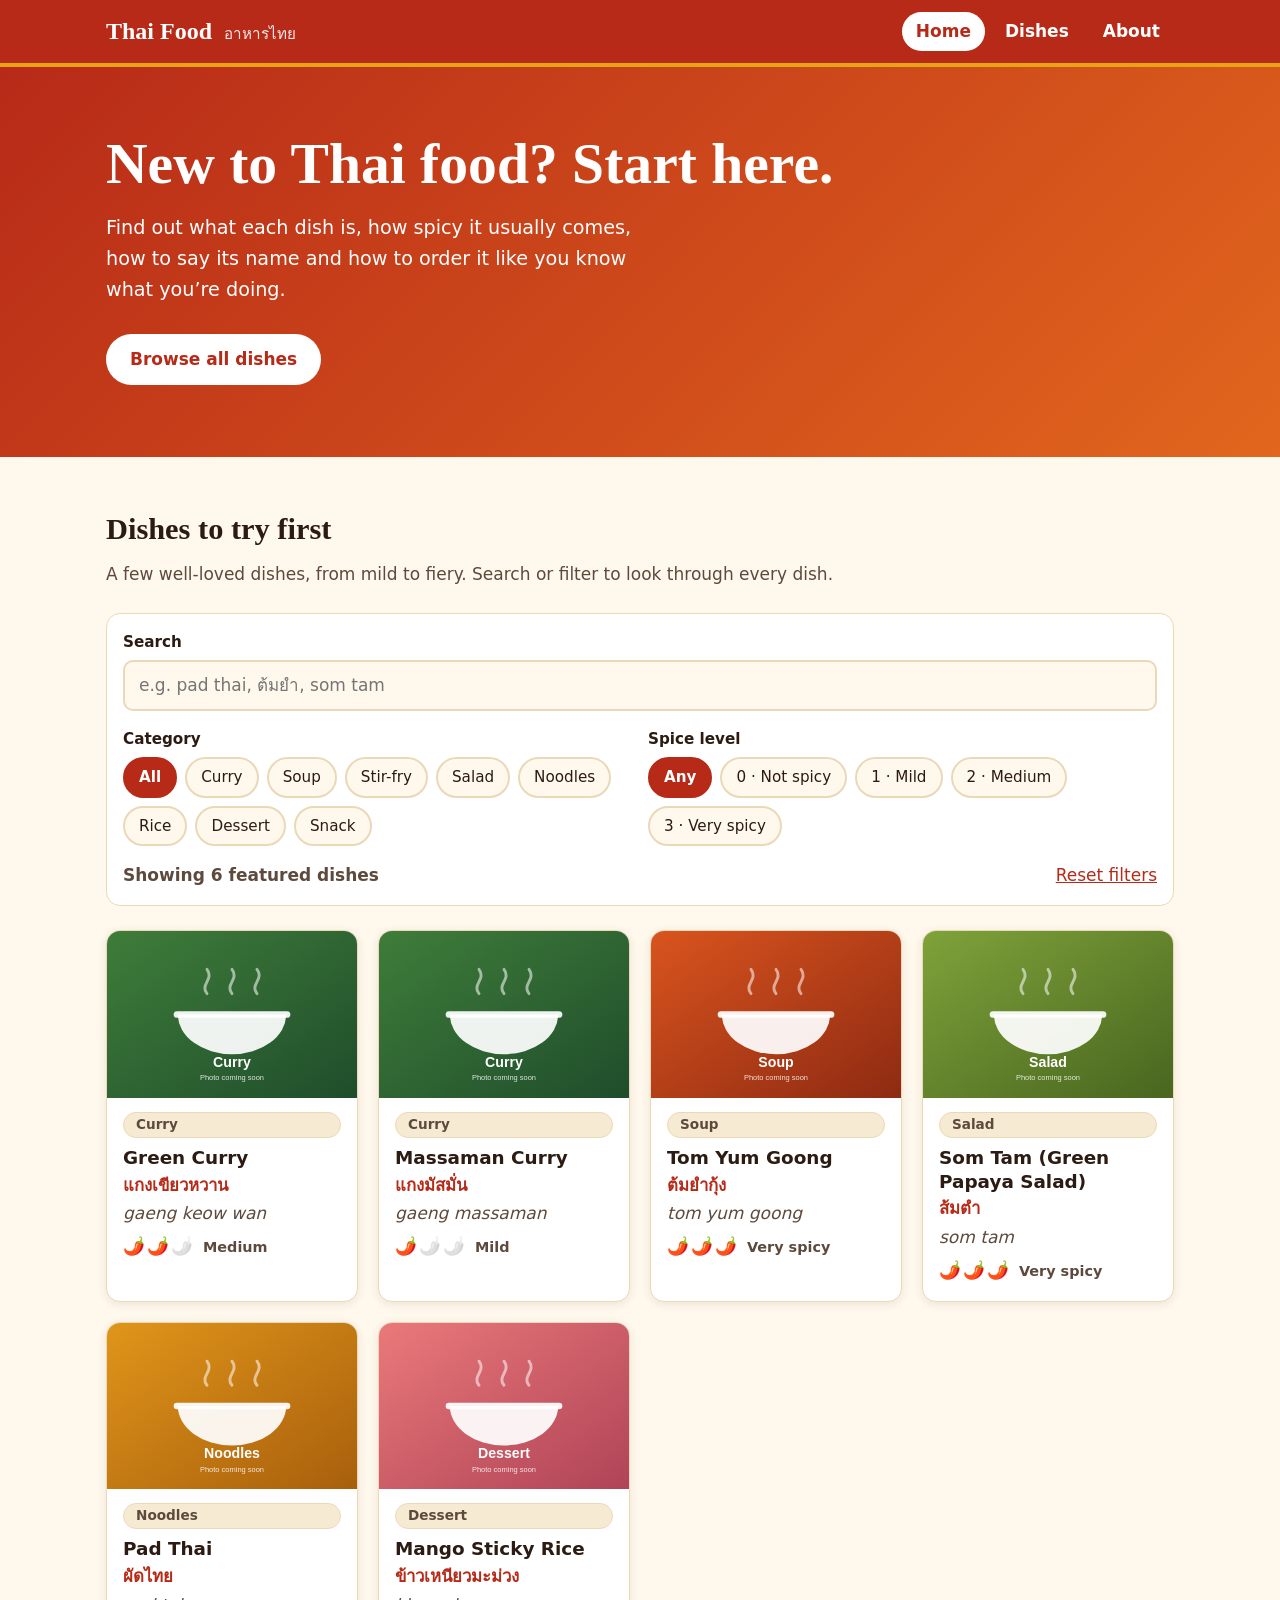
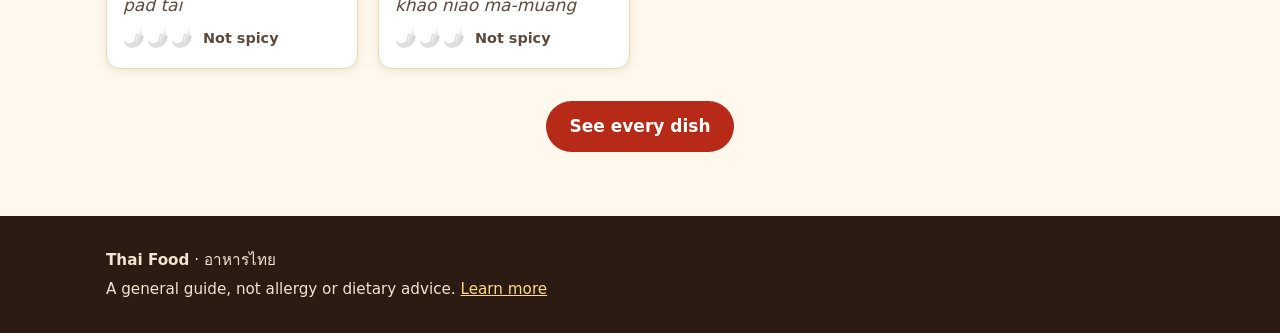
==== index.html @ 9ef38177 "Add Thai Food guide website with search and filters Co-Authored-By: Claude Sonnet 5 <noreply@anthrop" ====
<!DOCTYPE html>
<html lang="en">
<head>
  <meta charset="utf-8">
  <meta name="viewport" content="width=device-width, initial-scale=1">
  <title>Thai Food · A guide for curious eaters</title>
  <meta name="description" content="A friendly guide to Thai dishes: what they taste like, how spicy they are, and how to order them.">
  <link rel="stylesheet" href="style.css">
</head>
<body>
  <a class="skip-link" href="#main">Skip to content</a>
  <header class="site-header">
    <div class="container">
      <a class="brand" href="index.html">Thai Food <small lang="th">อาหารไทย</small></a>
      <nav class="site-nav" aria-label="Main">
        <a href="index.html" aria-current="page">Home</a>
        <a href="dishes.html">Dishes</a>
        <a href="about.html">About</a>
      </nav>
    </div>
  </header>

  <main id="main">
    <section class="hero">
      <div class="container">
        <h1>New to Thai food? Start here.</h1>
        <p>Find out what each dish is, how spicy it usually comes, how to say its name and how to order it like you know what you’re doing.</p>
        <a class="button light" href="dishes.html">Browse all dishes</a>
      </div>
    </section>

    <section class="section">
      <div class="container">
        <h2>Dishes to try first</h2>
        <p class="lead">A few well-loved dishes, from mild to fiery. Search or filter to look through every dish.</p>

        <div class="filters">
          <div class="field-wide">
            <label for="search">Search</label>
            <input type="search" id="search" placeholder="e.g. pad thai, ต้มยำ, som tam" autocomplete="off">
          </div>
          <div>
            <span class="filter-title" id="category-title">Category</span>
            <div class="chips" id="category-filter" role="group" aria-labelledby="category-title"></div>
          </div>
          <div>
            <span class="filter-title" id="spice-title">Spice level</span>
            <div class="chips" id="spice-filter" role="group" aria-labelledby="spice-title"></div>
          </div>
          <div class="filter-foot">
            <span id="result-count" aria-live="polite"></span>
            <button type="button" class="link-button" id="reset-filters">Reset filters</button>
          </div>
        </div>

        <div class="grid" id="dish-grid" data-default="featured"></div>
        <div class="empty" id="no-results" hidden>
          <p><strong>No dishes match your search.</strong></p>
          <p>Try a different word, or <button type="button" class="link-button" onclick="document.getElementById('reset-filters').click()">reset the filters</button>.</p>
        </div>
        <p class="center"><a class="button" href="dishes.html">See every dish</a></p>
      </div>
    </section>
  </main>

  <footer class="site-footer">
    <div class="container">
      <p><strong>Thai Food</strong> · <span lang="th">อาหารไทย</span></p>
      <p>A general guide, not allergy or dietary advice. <a href="about.html">Learn more</a></p>
    </div>
  </footer>

  <script src="dishes.js"></script>
  <script src="app.js"></script>
</body>
</html>
---- style.css ----
/* Thai Food guide: warm spice palette on cream. No external fonts or assets. */

:root {
  --cream: #fff8ec;
  --cream-deep: #f7ead2;
  --ink: #2b1b12;
  --ink-soft: #5d4a3d;
  --chili: #b72a18;
  --chili-dark: #8f1f11;
  --orange: #e2661d;
  --turmeric: #e8a317;
  --line: #ead9b8;
  --card: #ffffff;
  --radius: 14px;
  --shadow: 0 2px 10px rgba(80, 45, 15, 0.1);
  --font: system-ui, -apple-system, "Segoe UI", "Leelawadee UI", "Noto Sans Thai", Tahoma, sans-serif;
  --font-display: Georgia, "Times New Roman", "Leelawadee UI", "Noto Serif Thai", serif;
}

* { box-sizing: border-box; }

html { scroll-behavior: smooth; }

body {
  margin: 0;
  background: var(--cream);
  color: var(--ink);
  font-family: var(--font);
  font-size: 1.0625rem;
  line-height: 1.6;
}

img { max-width: 100%; height: auto; display: block; }

a { color: var(--chili); }
a:hover { color: var(--chili-dark); }

:focus-visible {
  outline: 3px solid var(--orange);
  outline-offset: 2px;
}

.container {
  width: 100%;
  max-width: 1100px;
  margin: 0 auto;
  padding: 0 16px;
}

.skip-link {
  position: absolute;
  left: 8px;
  top: -60px;
  background: var(--ink);
  color: #fff;
  padding: 8px 14px;
  border-radius: 8px;
  z-index: 10;
}
.skip-link:focus { top: 8px; color: #fff; }

/* ---- Header / footer ---- */
.site-header {
  background: var(--chili);
  color: #fff;
  border-bottom: 4px solid var(--turmeric);
}
.site-header .container {
  display: flex;
  flex-wrap: wrap;
  align-items: center;
  justify-content: space-between;
  gap: 8px 24px;
  padding-top: 12px;
  padding-bottom: 12px;
}
.brand {
  color: #fff;
  text-decoration: none;
  font-family: var(--font-display);
  font-size: 1.5rem;
  font-weight: 700;
  line-height: 1.2;
}
.brand:hover { color: #fff; }
.brand small {
  font-family: var(--font);
  font-size: 0.95rem;
  font-weight: 400;
  opacity: 0.9;
  margin-left: 6px;
}
.site-nav { display: flex; gap: 6px; }
.site-nav a {
  color: #fff;
  text-decoration: none;
  padding: 6px 14px;
  border-radius: 999px;
  font-weight: 600;
}
.site-nav a:hover { background: rgba(255, 255, 255, 0.18); color: #fff; }
.site-nav a[aria-current="page"] { background: #fff; color: var(--chili); }

.site-footer {
  margin-top: 64px;
  background: var(--ink);
  color: #f1e5d1;
  padding: 28px 0;
  font-size: 0.95rem;
}
.site-footer p { margin: 4px 0; }
.site-footer a { color: #ffd98a; }

main { min-height: 60vh; }

/* ---- Buttons, pills, spice ---- */
.button {
  display: inline-block;
  background: var(--chili);
  color: #fff;
  text-decoration: none;
  padding: 12px 24px;
  border-radius: 999px;
  font-weight: 700;
}
.button:hover { background: var(--chili-dark); color: #fff; }
.button.light { background: #fff; color: var(--chili); }
.button.light:hover { background: var(--cream-deep); color: var(--chili-dark); }

.pill {
  display: inline-block;
  background: var(--cream-deep);
  color: var(--ink-soft);
  border: 1px solid var(--line);
  border-radius: 999px;
  padding: 1px 12px;
  font-size: 0.85rem;
  font-weight: 600;
}

.spice {
  display: inline-flex;
  align-items: center;
  gap: 2px;
}
.chili { font-size: 1.1rem; line-height: 1; opacity: 0.22; filter: grayscale(1); }
.chili.on { opacity: 1; filter: none; }
.spice-label {
  margin-left: 8px;
  font-size: 0.9rem;
  font-weight: 600;
  color: var(--ink-soft);
}

/* ---- Home ---- */
.hero {
  background: linear-gradient(135deg, var(--chili) 0%, var(--orange) 100%);
  color: #fff;
  padding: 64px 0 72px;
}
.hero h1 {
  font-family: var(--font-display);
  font-size: clamp(2.2rem, 6vw, 3.6rem);
  line-height: 1.15;
  margin: 0 0 16px;
}
.hero p {
  max-width: 34rem;
  font-size: 1.2rem;
  margin: 0 0 28px;
}

.section { padding-top: 48px; }
.section h2 {
  font-family: var(--font-display);
  font-size: 1.9rem;
  margin: 0 0 8px;
}
.section > .container > p.lead { margin: 0 0 24px; color: var(--ink-soft); }

.center { text-align: center; margin-top: 32px; }

/* ---- Dish cards ---- */
.grid {
  display: grid;
  grid-template-columns: repeat(auto-fill, minmax(250px, 1fr));
  gap: 20px;
}
.card {
  display: flex;
  flex-direction: column;
  background: var(--card);
  border: 1px solid var(--line);
  border-radius: var(--radius);
  box-shadow: var(--shadow);
  overflow: hidden;
  color: inherit;
  text-decoration: none;
  transition: transform 0.15s ease, box-shadow 0.15s ease;
}
.card:hover {
  transform: translateY(-3px);
  box-shadow: 0 8px 20px rgba(80, 45, 15, 0.18);
  color: inherit;
}
.card img { width: 100%; aspect-ratio: 3 / 2; object-fit: cover; }
.card-body { padding: 14px 16px 18px; display: flex; flex-direction: column; gap: 2px; }
.card h3 { font-size: 1.15rem; margin: 6px 0 0; line-height: 1.3; }
.thai { margin: 0; font-size: 1.05rem; color: var(--chili); font-weight: 600; }
.pron { margin: 0 0 6px; color: var(--ink-soft); font-style: italic; }

/* ---- Page headings ---- */
.page-head { padding: 40px 0 8px; }
.page-head h1 {
  font-family: var(--font-display);
  font-size: clamp(1.9rem, 5vw, 2.6rem);
  margin: 0 0 8px;
}
.page-head p { margin: 0; color: var(--ink-soft); max-width: 40rem; }

/* ---- Dishes: filters ---- */
.filters {
  background: var(--card);
  border: 1px solid var(--line);
  border-radius: var(--radius);
  padding: 16px;
  margin: 24px 0;
  display: grid;
  gap: 16px;
}
.filters label,
.filters .filter-title {
  display: block;
  font-weight: 700;
  margin-bottom: 6px;
  font-size: 0.95rem;
}
.filters input[type="search"] {
  width: 100%;
  font: inherit;
  padding: 10px 14px;
  border: 2px solid var(--line);
  border-radius: 10px;
  background: var(--cream);
  color: var(--ink);
}
.filters input[type="search"]:focus { border-color: var(--orange); outline: none; }
.chips { display: flex; flex-wrap: wrap; gap: 8px; }
.chip {
  font: inherit;
  font-size: 0.95rem;
  padding: 6px 14px;
  border-radius: 999px;
  border: 2px solid var(--line);
  background: var(--cream);
  color: var(--ink);
  cursor: pointer;
}
.chip:hover { border-color: var(--orange); }
.chip[aria-pressed="true"] {
  background: var(--chili);
  border-color: var(--chili);
  color: #fff;
  font-weight: 700;
}
.filter-foot {
  display: flex;
  flex-wrap: wrap;
  align-items: center;
  justify-content: space-between;
  gap: 8px;
}
.link-button {
  font: inherit;
  background: none;
  border: none;
  padding: 0;
  color: var(--chili);
  text-decoration: underline;
  cursor: pointer;
}
#result-count { color: var(--ink-soft); font-weight: 600; }
.empty {
  text-align: center;
  background: var(--card);
  border: 1px dashed var(--line);
  border-radius: var(--radius);
  padding: 40px 16px;
}
.empty[hidden], .grid[hidden] { display: none; }

/* ---- Dish detail ---- */
.back { margin: 24px 0 16px; }
.detail-head { display: grid; gap: 24px; align-items: start; }
.detail-head img {
  width: 100%;
  aspect-ratio: 3 / 2;
  object-fit: cover;
  border-radius: var(--radius);
  box-shadow: var(--shadow);
}
.detail-head h1 {
  font-family: var(--font-display);
  font-size: clamp(1.9rem, 5vw, 2.7rem);
  line-height: 1.15;
  margin: 8px 0 4px;
}
.thai-large { font-size: 1.6rem; }
.spice-note {
  margin: 12px 0 0;
  padding: 10px 14px;
  background: #fff3d6;
  border-left: 4px solid var(--turmeric);
  border-radius: 6px;
}
.detail-section {
  background: var(--card);
  border: 1px solid var(--line);
  border-radius: var(--radius);
  padding: 18px 22px;
  margin-top: 20px;
}
.detail-section h2 {
  font-family: var(--font-display);
  font-size: 1.35rem;
  margin: 0 0 8px;
  color: var(--chili);
}
.detail-section p { margin: 0; }
.tags { list-style: none; padding: 0; margin: 0; display: flex; flex-wrap: wrap; gap: 8px; }
.tags li {
  background: var(--cream-deep);
  border: 1px solid var(--line);
  border-radius: 999px;
  padding: 3px 14px;
}
.not-found { text-align: center; padding: 64px 0; }

/* ---- About ---- */
.prose { max-width: 42rem; padding-bottom: 8px; }
.prose h2 { font-family: var(--font-display); margin: 32px 0 8px; }
.prose p { margin: 0 0 12px; }
.spice-table { width: 100%; border-collapse: collapse; margin: 12px 0; background: var(--card); }
.spice-table th,
.spice-table td { text-align: left; padding: 10px 14px; border-bottom: 1px solid var(--line); vertical-align: middle; }
.spice-table th { background: var(--cream-deep); }
.notice {
  background: #fff3d6;
  border-left: 4px solid var(--turmeric);
  border-radius: 6px;
  padding: 12px 16px;
}

/* ---- Wider screens ---- */
@media (min-width: 760px) {
  .filters { grid-template-columns: 1fr 1fr; }
  .filters .field-wide,
  .filters .filter-foot { grid-column: 1 / -1; }
  .detail-head { grid-template-columns: 1.1fr 1fr; gap: 32px; }
}

@media (prefers-reduced-motion: reduce) {
  html { scroll-behavior: auto; }
  .card { transition: none; }
  .card:hover { transform: none; }
}
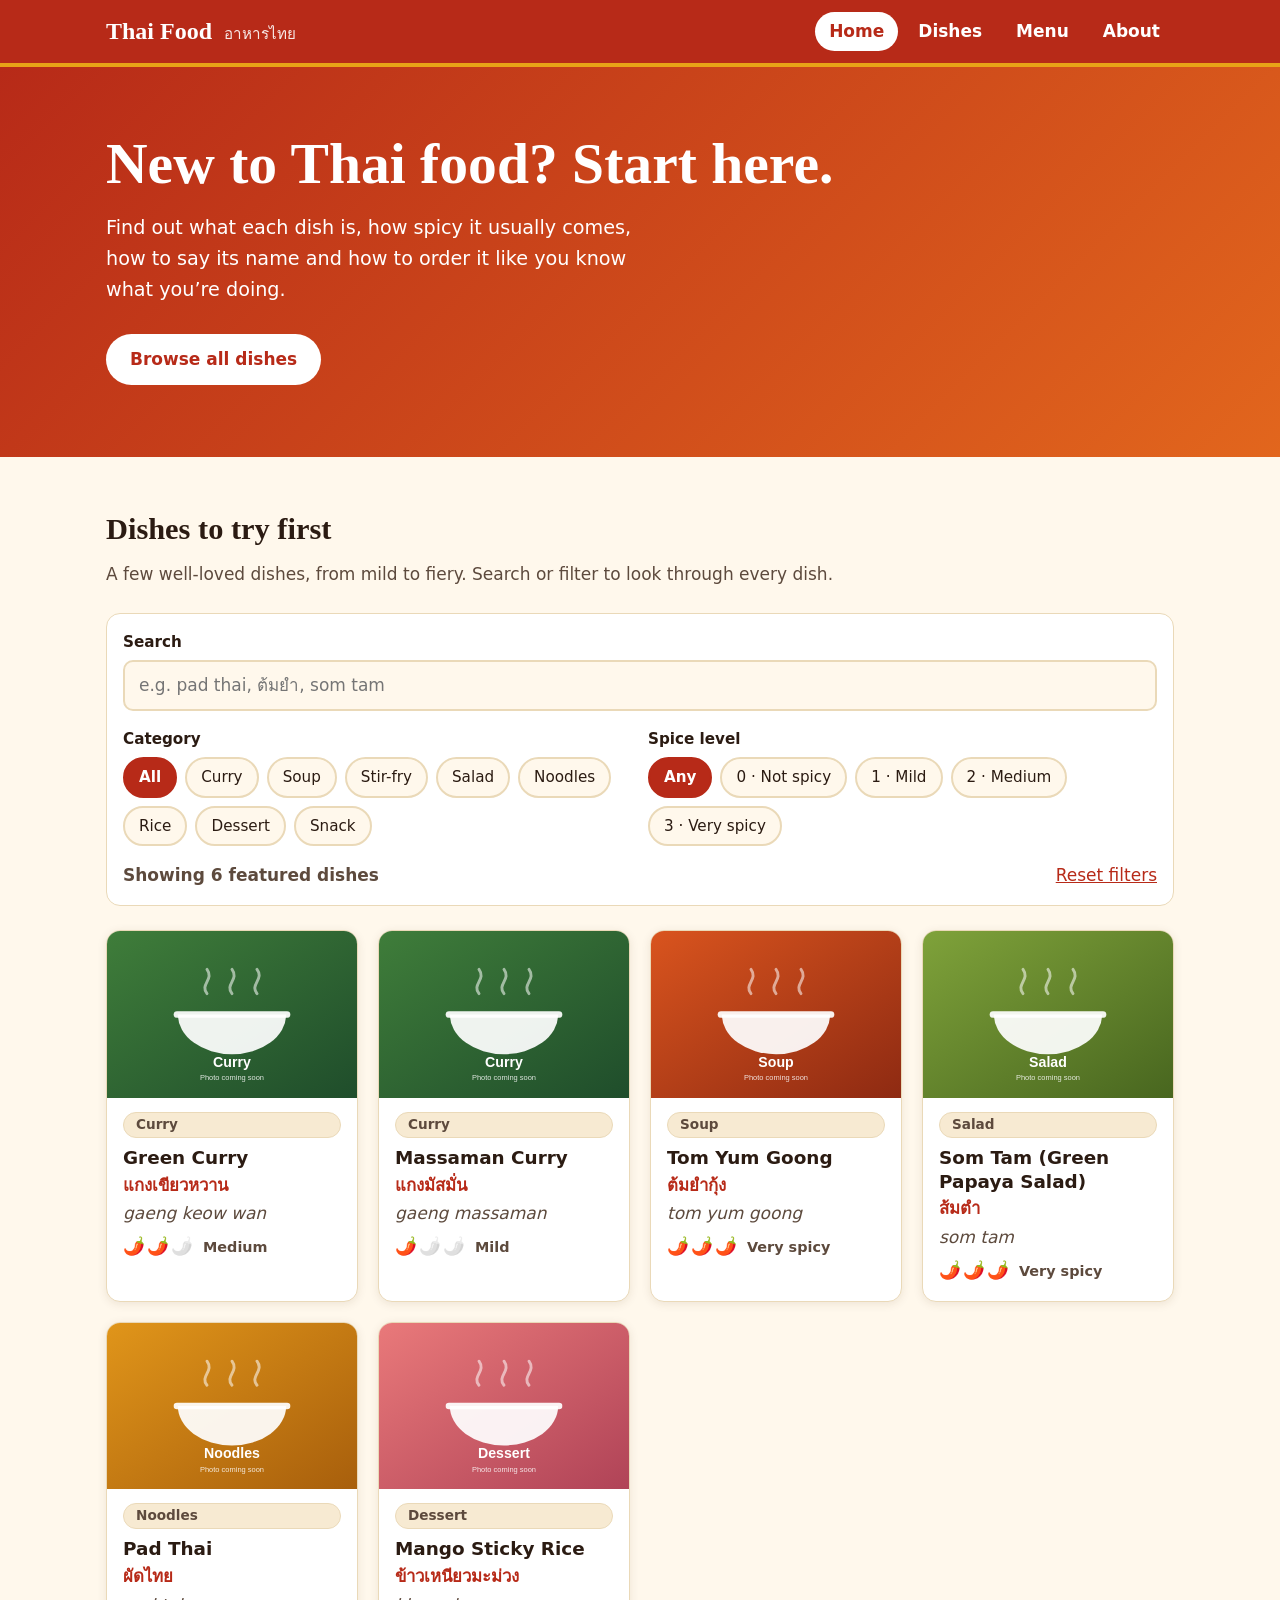
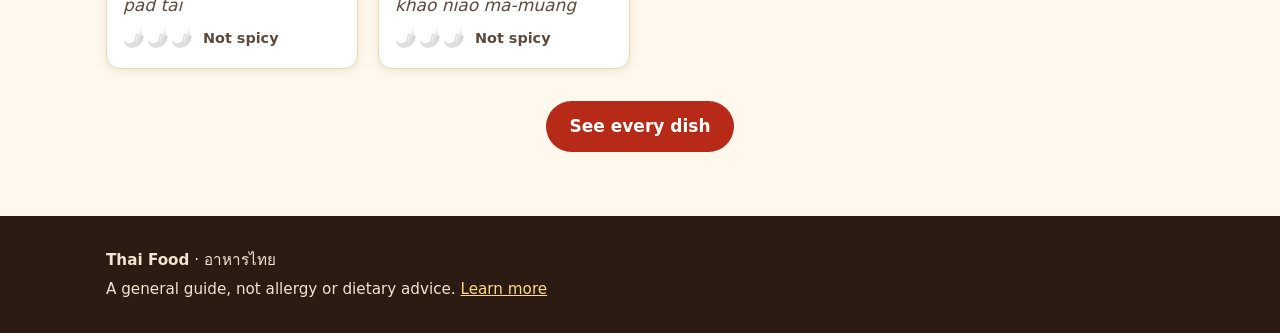
==== commit e1e8824b: "Add Menu page with typical prices Lists every Dish grouped by Category with a typical price in baht," ====
--- a/index.html
+++ b/index.html
@@ -15,6 +15,7 @@
       <nav class="site-nav" aria-label="Main">
         <a href="index.html" aria-current="page">Home</a>
         <a href="dishes.html">Dishes</a>
+        <a href="menu.html">Menu</a>
         <a href="about.html">About</a>
       </nav>
     </div>
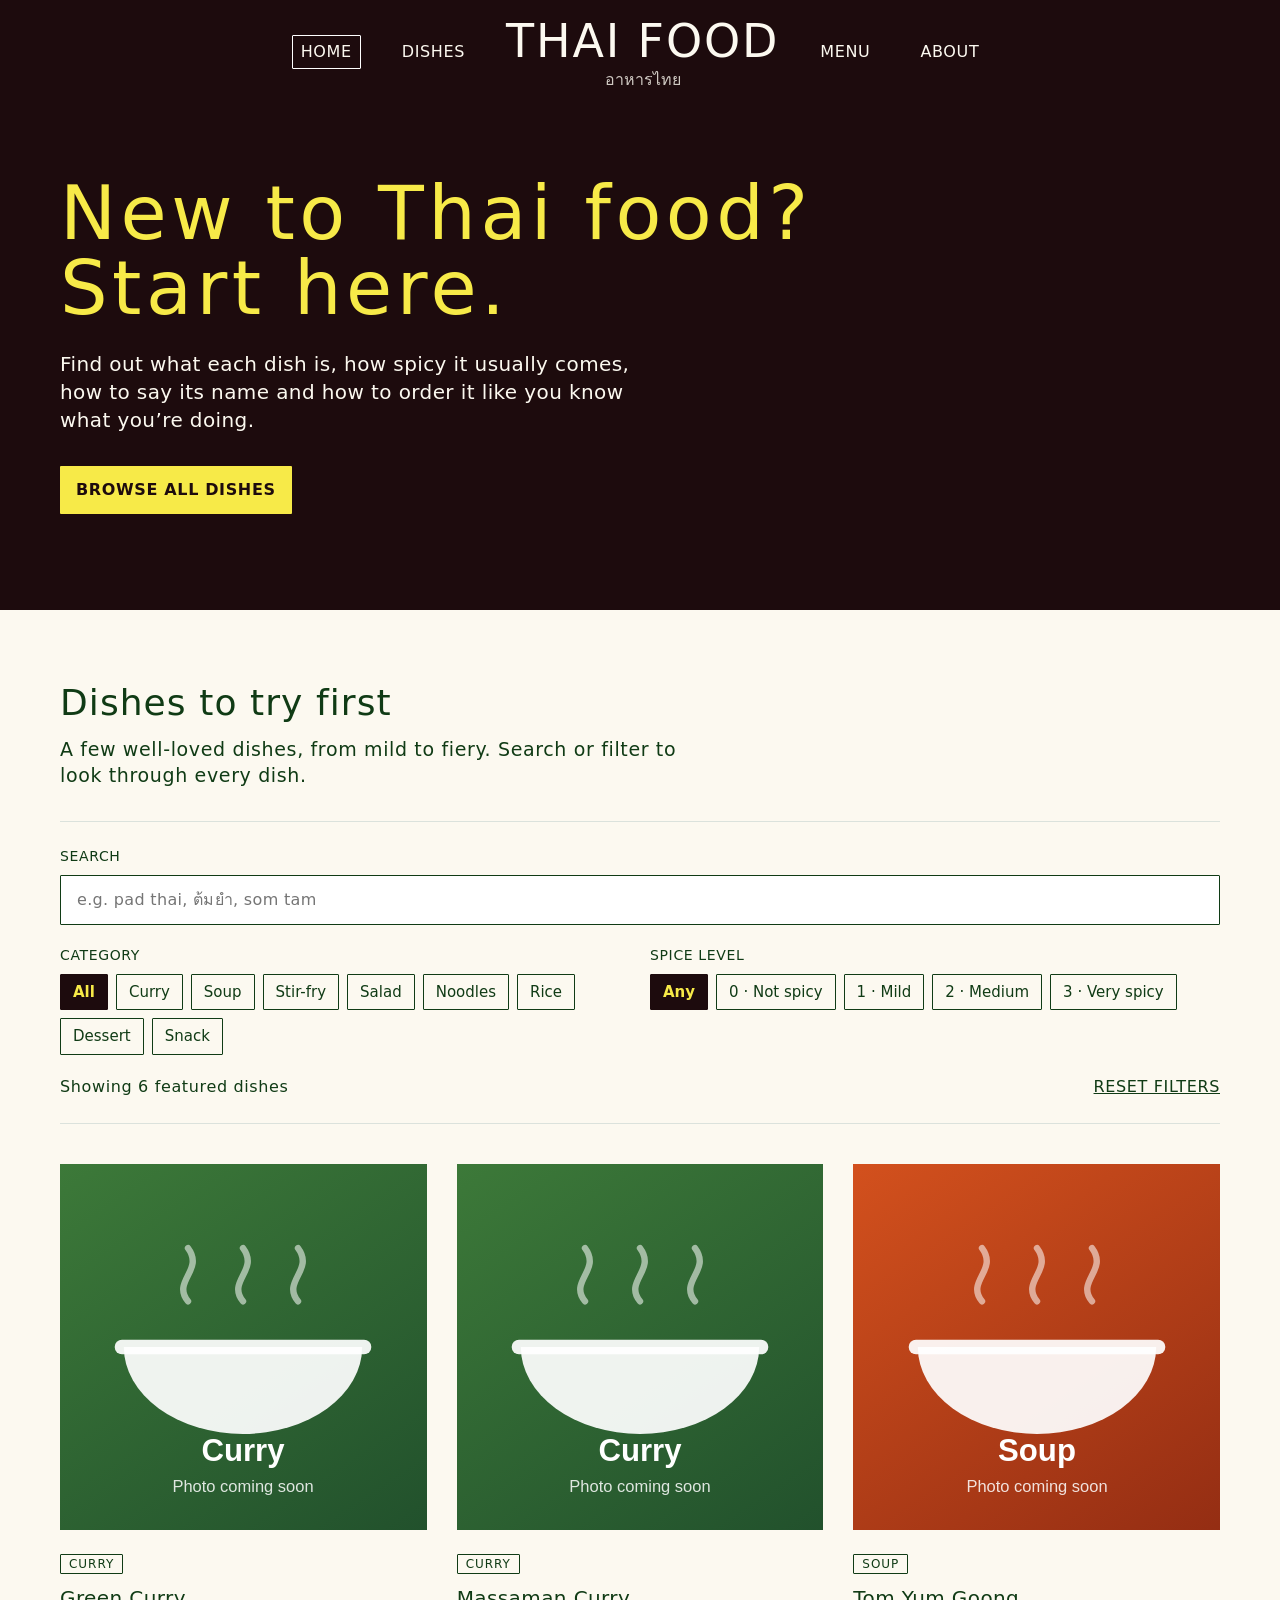
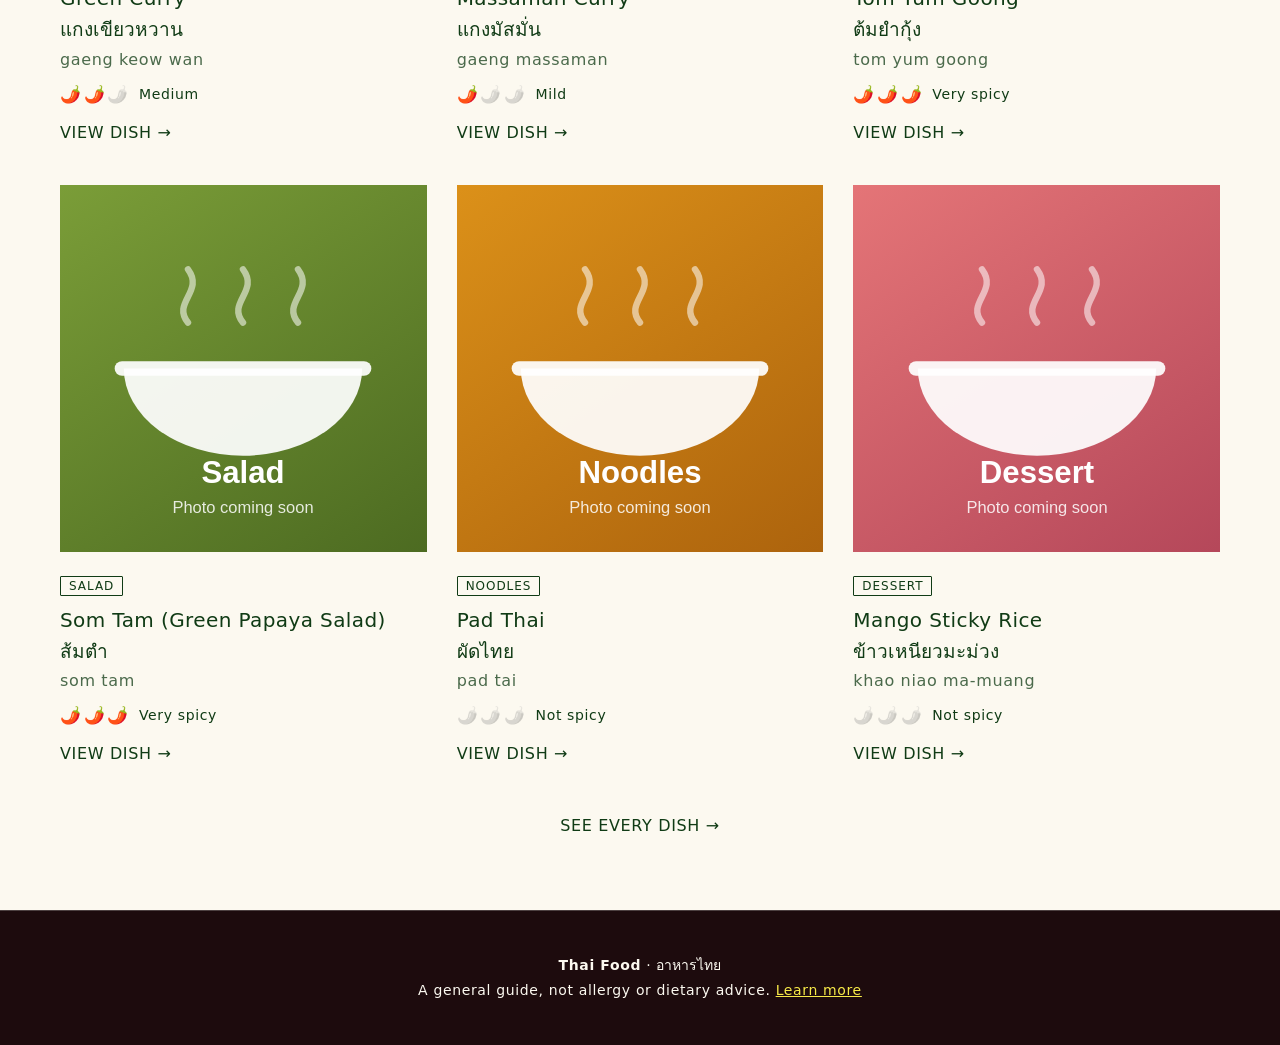
==== commit d9d4e2f5: "Redesign site after DESIGN.md (Limón): dark canvas, cream sections, lemon accent Co-Authored-By: Cla" ====
--- a/index.html
+++ b/index.html
@@ -22,15 +22,15 @@
   </header>
 
   <main id="main">
-    <section class="hero">
+    <section class="band dark hero">
       <div class="container">
-        <h1>New to Thai food? Start here.</h1>
+        <h1>New to Thai food?<br>Start here.</h1>
         <p>Find out what each dish is, how spicy it usually comes, how to say its name and how to order it like you know what you’re doing.</p>
-        <a class="button light" href="dishes.html">Browse all dishes</a>
+        <a class="button" href="dishes.html">Browse all dishes</a>
       </div>
     </section>
 
-    <section class="section">
+    <section class="band cream section">
       <div class="container">
         <h2>Dishes to try first</h2>
         <p class="lead">A few well-loved dishes, from mild to fiery. Search or filter to look through every dish.</p>
@@ -59,7 +59,7 @@
           <p><strong>No dishes match your search.</strong></p>
           <p>Try a different word, or <button type="button" class="link-button" onclick="document.getElementById('reset-filters').click()">reset the filters</button>.</p>
         </div>
-        <p class="center"><a class="button" href="dishes.html">See every dish</a></p>
+        <p class="center"><a class="ghost-link" href="dishes.html">See every dish</a></p>
       </div>
     </section>
   </main>
--- a/style.css
+++ b/style.css
@@ -1,20 +1,21 @@
-/* Thai Food guide: warm spice palette on cream. No external fonts or assets. */
+/* Thai Food guide, styled after .claude/DESIGN.md ("Limón": moody brasserie under candlelight).
+   Dark olive canvas, warm cream reading sections, one lemon accent. Flat: no shadows,
+   gradients or rounded corners. No external fonts or assets (VenusCom is replaced by the
+   system stack; the wide positive tracking is what carries the look). */
 
 :root {
-  --cream: #fff8ec;
-  --cream-deep: #f7ead2;
-  --ink: #2b1b12;
-  --ink-soft: #5d4a3d;
-  --chili: #b72a18;
-  --chili-dark: #8f1f11;
-  --orange: #e2661d;
-  --turmeric: #e8a317;
-  --line: #ead9b8;
-  --card: #ffffff;
-  --radius: 14px;
-  --shadow: 0 2px 10px rgba(80, 45, 15, 0.1);
-  --font: system-ui, -apple-system, "Segoe UI", "Leelawadee UI", "Noto Sans Thai", Tahoma, sans-serif;
-  --font-display: Georgia, "Times New Roman", "Leelawadee UI", "Noto Serif Thai", serif;
+  --black-olive: #1d0b0d;
+  --forest-ink: #103b15;
+  --lemon: #f7ea48;
+  --cream: #fcf9f0;
+  --sage: #dbe2dc;
+  --white: #ffffff;
+
+  --radius: 1px;
+  --gap: 20px;
+  --band-pad: 60px;
+
+  --font: "Outfit", "DM Sans", "Plus Jakarta Sans", system-ui, -apple-system, "Segoe UI", "Leelawadee UI", "Noto Sans Thai", Tahoma, sans-serif;
 }
 
 * { box-sizing: border-box; }
@@ -23,119 +24,159 @@
 
 body {
   margin: 0;
-  background: var(--cream);
-  color: var(--ink);
+  background: var(--black-olive);
+  color: var(--cream);
   font-family: var(--font);
-  font-size: 1.0625rem;
-  line-height: 1.6;
-}
+  font-size: 1rem;
+  line-height: 1.5;
+  letter-spacing: 0.04em;
+}
+
+/* Thai script is not tracked out: wide spacing breaks up its stacked vowels and tone marks. */
+[lang="th"], .thai { letter-spacing: 0; }
 
 img { max-width: 100%; height: auto; display: block; }
 
-a { color: var(--chili); }
-a:hover { color: var(--chili-dark); }
+a { color: var(--lemon); }
+a:hover { text-decoration: none; }
 
 :focus-visible {
-  outline: 3px solid var(--orange);
-  outline-offset: 2px;
-}
+  outline: 2px solid var(--lemon);
+  outline-offset: 3px;
+}
+.cream :focus-visible { outline-color: var(--forest-ink); }
 
 .container {
   width: 100%;
-  max-width: 1100px;
+  max-width: 1200px;
   margin: 0 auto;
-  padding: 0 16px;
+  padding: 0 20px;
 }
 
 .skip-link {
   position: absolute;
   left: 8px;
   top: -60px;
-  background: var(--ink);
-  color: #fff;
-  padding: 8px 14px;
-  border-radius: 8px;
-  z-index: 10;
-}
-.skip-link:focus { top: 8px; color: #fff; }
+  background: var(--lemon);
+  color: var(--black-olive);
+  padding: 12px 16px;
+  border-radius: var(--radius);
+  font-weight: 600;
+  z-index: 20;
+}
+.skip-link:focus { top: 8px; color: var(--black-olive); }
+
+/* ---- Bands: dark canvas and cream reading sections ---- */
+.band { padding: var(--band-pad) 0; }
+.band.dark { background: var(--black-olive); color: var(--cream); }
+.band.cream { background: var(--cream); color: var(--forest-ink); }
+.cream a { color: var(--forest-ink); }
 
 /* ---- Header / footer ---- */
 .site-header {
-  background: var(--chili);
-  color: #fff;
-  border-bottom: 4px solid var(--turmeric);
+  background: var(--black-olive);
+  color: var(--cream);
 }
 .site-header .container {
   display: flex;
   flex-wrap: wrap;
   align-items: center;
-  justify-content: space-between;
-  gap: 8px 24px;
-  padding-top: 12px;
-  padding-bottom: 12px;
+  justify-content: center;
+  gap: 8px 28px;
+  min-height: 80px;
+  padding-top: 16px;
+  padding-bottom: 16px;
 }
 .brand {
-  color: #fff;
+  order: -1;
+  flex-basis: 100%;
+  text-align: center;
+  color: var(--cream);
   text-decoration: none;
-  font-family: var(--font-display);
-  font-size: 1.5rem;
-  font-weight: 700;
-  line-height: 1.2;
-}
-.brand:hover { color: #fff; }
+  font-size: 1.75rem;
+  font-weight: 500;
+  line-height: 1.1;
+  letter-spacing: 0.06em;
+  text-transform: uppercase;
+}
+.brand:hover { color: var(--cream); }
 .brand small {
-  font-family: var(--font);
-  font-size: 0.95rem;
+  display: block;
+  margin-top: 4px;
+  font-size: 0.875rem;
   font-weight: 400;
-  opacity: 0.9;
-  margin-left: 6px;
-}
-.site-nav { display: flex; gap: 6px; }
+  letter-spacing: 0;
+  text-transform: none;
+  opacity: 0.8;
+}
+/* The nav wrapper dissolves so its links can flank the centered wordmark. */
+.site-nav { display: contents; }
 .site-nav a {
-  color: #fff;
+  color: var(--cream);
   text-decoration: none;
-  padding: 6px 14px;
-  border-radius: 999px;
-  font-weight: 600;
-}
-.site-nav a:hover { background: rgba(255, 255, 255, 0.18); color: #fff; }
-.site-nav a[aria-current="page"] { background: #fff; color: var(--chili); }
+  text-transform: uppercase;
+  font-size: 1rem;
+  padding: 4px 8px;
+  border: 1px solid transparent;
+  border-radius: var(--radius);
+}
+.site-nav a:hover { border-color: var(--sage); color: var(--cream); }
+.site-nav a[aria-current="page"] { border-color: var(--white); }
+
+@media (min-width: 900px) {
+  .site-header .container { flex-wrap: nowrap; gap: 32px; }
+  .brand { order: 0; flex-basis: auto; font-size: 2.875rem; letter-spacing: 0.04em; }
+  .brand small { font-size: 1rem; }
+  .site-nav a:nth-child(-n + 2) { order: -1; }
+  .site-nav a:nth-child(n + 3) { order: 1; }
+}
 
 .site-footer {
-  margin-top: 64px;
-  background: var(--ink);
-  color: #f1e5d1;
-  padding: 28px 0;
-  font-size: 0.95rem;
+  background: var(--black-olive);
+  color: var(--cream);
+  padding: 40px 0;
+  font-size: 0.875rem;
+  border-top: 1px solid rgba(219, 226, 220, 0.25);
 }
 .site-footer p { margin: 4px 0; }
-.site-footer a { color: #ffd98a; }
+.site-footer .container { text-align: center; }
 
 main { min-height: 60vh; }
 
-/* ---- Buttons, pills, spice ---- */
+/* ---- Buttons, badges, spice ---- */
+/* Filled lemon CTA. Only ever placed on the dark canvas. */
 .button {
   display: inline-block;
-  background: var(--chili);
-  color: #fff;
+  background: var(--lemon);
+  color: var(--black-olive);
   text-decoration: none;
-  padding: 12px 24px;
-  border-radius: 999px;
-  font-weight: 700;
-}
-.button:hover { background: var(--chili-dark); color: #fff; }
-.button.light { background: #fff; color: var(--chili); }
-.button.light:hover { background: var(--cream-deep); color: var(--chili-dark); }
+  padding: 12px 16px;
+  border-radius: var(--radius);
+  font-weight: 600;
+  text-transform: uppercase;
+}
+.button:hover { background: var(--white); color: var(--black-olive); }
+
+/* Ghost link with an arrow, used on cream and in cards. */
+.ghost-link {
+  display: inline-block;
+  color: var(--forest-ink);
+  text-decoration: none;
+  text-transform: uppercase;
+  font-weight: 500;
+}
+.ghost-link::after { content: " \2192"; }
+.ghost-link:hover, a:hover .ghost-link { text-decoration: underline; }
 
 .pill {
   display: inline-block;
-  background: var(--cream-deep);
-  color: var(--ink-soft);
-  border: 1px solid var(--line);
-  border-radius: 999px;
-  padding: 1px 12px;
-  font-size: 0.85rem;
-  font-weight: 600;
+  border: 1px solid currentColor;
+  border-radius: var(--radius);
+  padding: 0 8px;
+  font-size: 0.75rem;
+  font-weight: 500;
+  text-transform: uppercase;
+  letter-spacing: 0.08em;
 }
 
 .spice {
@@ -143,125 +184,134 @@
   align-items: center;
   gap: 2px;
 }
-.chili { font-size: 1.1rem; line-height: 1; opacity: 0.22; filter: grayscale(1); }
+.chili { font-size: 1.05rem; line-height: 1; opacity: 0.25; filter: grayscale(1); }
 .chili.on { opacity: 1; filter: none; }
 .spice-label {
   margin-left: 8px;
-  font-size: 0.9rem;
-  font-weight: 600;
-  color: var(--ink-soft);
-}
-
-/* ---- Home ---- */
-.hero {
-  background: linear-gradient(135deg, var(--chili) 0%, var(--orange) 100%);
-  color: #fff;
-  padding: 64px 0 72px;
-}
+  font-size: 0.875rem;
+  font-weight: 500;
+}
+
+/* ---- Home hero ---- */
+.hero { padding: 72px 0 96px; }
 .hero h1 {
-  font-family: var(--font-display);
-  font-size: clamp(2.2rem, 6vw, 3.6rem);
+  font-size: clamp(2.875rem, 9vw, 4.6875rem);
+  font-weight: 400;
+  line-height: 1;
+  letter-spacing: 0.06em;
+  color: var(--lemon);
+  margin: 0 0 24px;
+}
+.hero p {
+  max-width: 36rem;
+  font-size: 1.25rem;
+  line-height: 1.4;
+  letter-spacing: 0.02em;
+  margin: 0 0 32px;
+}
+
+/* ---- Section headings ---- */
+.section h2,
+.detail-section h2 {
+  font-size: clamp(1.625rem, 4vw, 2.25rem);
+  font-weight: 500;
   line-height: 1.15;
-  margin: 0 0 16px;
-}
-.hero p {
-  max-width: 34rem;
-  font-size: 1.2rem;
-  margin: 0 0 28px;
-}
-
-.section { padding-top: 48px; }
-.section h2 {
-  font-family: var(--font-display);
-  font-size: 1.9rem;
-  margin: 0 0 8px;
-}
-.section > .container > p.lead { margin: 0 0 24px; color: var(--ink-soft); }
-
-.center { text-align: center; margin-top: 32px; }
-
-/* ---- Dish cards ---- */
+  letter-spacing: 0.03em;
+  margin: 0 0 12px;
+}
+.section > .container > p.lead {
+  max-width: 40rem;
+  font-size: 1.1875rem;
+  line-height: 1.4;
+  margin: 0 0 32px;
+}
+
+.center { text-align: center; margin: 48px 0 0; }
+
+/* ---- Dish cards: an unchromed photograph with a caption beneath ---- */
 .grid {
   display: grid;
-  grid-template-columns: repeat(auto-fill, minmax(250px, 1fr));
-  gap: 20px;
+  grid-template-columns: repeat(auto-fill, minmax(280px, 1fr));
+  gap: 40px 30px;
 }
 .card {
   display: flex;
   flex-direction: column;
-  background: var(--card);
-  border: 1px solid var(--line);
-  border-radius: var(--radius);
-  box-shadow: var(--shadow);
-  overflow: hidden;
   color: inherit;
   text-decoration: none;
-  transition: transform 0.15s ease, box-shadow 0.15s ease;
-}
-.card:hover {
-  transform: translateY(-3px);
-  box-shadow: 0 8px 20px rgba(80, 45, 15, 0.18);
-  color: inherit;
-}
-.card img { width: 100%; aspect-ratio: 3 / 2; object-fit: cover; }
-.card-body { padding: 14px 16px 18px; display: flex; flex-direction: column; gap: 2px; }
-.card h3 { font-size: 1.15rem; margin: 6px 0 0; line-height: 1.3; }
-.thai { margin: 0; font-size: 1.05rem; color: var(--chili); font-weight: 600; }
-.pron { margin: 0 0 6px; color: var(--ink-soft); font-style: italic; }
-
-/* ---- Page headings ---- */
-.page-head { padding: 40px 0 8px; }
+}
+.cream a.card, .cream a.card:hover { color: var(--forest-ink); }
+.card img { width: 100%; aspect-ratio: 1 / 1; object-fit: cover; }
+.card-body { padding: 24px 0 0; display: flex; flex-direction: column; align-items: flex-start; gap: 4px; }
+.card h3 { font-size: 1.25rem; font-weight: 500; margin: 8px 0 0; line-height: 1.25; letter-spacing: 0.02em; }
+.card:hover h3 { text-decoration: underline; }
+.thai { margin: 0; font-size: 1.1875rem; font-weight: 500; }
+.pron { margin: 0 0 8px; opacity: 0.75; }
+.card .ghost-link { margin-top: 12px; font-size: 1rem; }
+
+/* ---- Page heads ---- */
+.page-head { padding: 0; }
 .page-head h1 {
-  font-family: var(--font-display);
-  font-size: clamp(1.9rem, 5vw, 2.6rem);
-  margin: 0 0 8px;
-}
-.page-head p { margin: 0; color: var(--ink-soft); max-width: 40rem; }
-
-/* ---- Dishes: filters ---- */
+  font-size: clamp(2.875rem, 7vw, 4.25rem);
+  font-weight: 400;
+  line-height: 1.05;
+  letter-spacing: 0.06em;
+  color: var(--lemon);
+  margin: 0 0 16px;
+}
+.page-head p {
+  margin: 0;
+  max-width: 40rem;
+  font-size: 1.25rem;
+  line-height: 1.4;
+  letter-spacing: 0.02em;
+}
+
+/* ---- Filters ---- */
 .filters {
-  background: var(--card);
-  border: 1px solid var(--line);
-  border-radius: var(--radius);
-  padding: 16px;
-  margin: 24px 0;
+  border-top: 1px solid var(--sage);
+  border-bottom: 1px solid var(--sage);
+  padding: 24px 0;
+  margin: 0 0 40px;
   display: grid;
-  gap: 16px;
+  gap: 20px;
 }
 .filters label,
 .filters .filter-title {
   display: block;
-  font-weight: 700;
-  margin-bottom: 6px;
-  font-size: 0.95rem;
+  font-weight: 500;
+  text-transform: uppercase;
+  margin-bottom: 8px;
+  font-size: 0.875rem;
 }
 .filters input[type="search"] {
   width: 100%;
   font: inherit;
-  padding: 10px 14px;
-  border: 2px solid var(--line);
-  border-radius: 10px;
-  background: var(--cream);
-  color: var(--ink);
-}
-.filters input[type="search"]:focus { border-color: var(--orange); outline: none; }
+  letter-spacing: 0.02em;
+  padding: 12px 16px;
+  border: 1px solid var(--forest-ink);
+  border-radius: var(--radius);
+  background: var(--white);
+  color: var(--black-olive);
+}
+.filters input[type="search"]:focus-visible { outline: 2px solid var(--forest-ink); outline-offset: 2px; }
 .chips { display: flex; flex-wrap: wrap; gap: 8px; }
 .chip {
   font: inherit;
-  font-size: 0.95rem;
-  padding: 6px 14px;
-  border-radius: 999px;
-  border: 2px solid var(--line);
-  background: var(--cream);
-  color: var(--ink);
+  font-size: 0.9375rem;
+  padding: 6px 12px;
+  border-radius: var(--radius);
+  border: 1px solid var(--forest-ink);
+  background: transparent;
+  color: var(--forest-ink);
   cursor: pointer;
 }
-.chip:hover { border-color: var(--orange); }
+.chip:hover { background: var(--sage); }
 .chip[aria-pressed="true"] {
-  background: var(--chili);
-  border-color: var(--chili);
-  color: #fff;
-  font-weight: 700;
+  background: var(--black-olive);
+  border-color: var(--black-olive);
+  color: var(--lemon);
+  font-weight: 600;
 }
 .filter-foot {
   display: flex;
@@ -272,95 +322,118 @@
 }
 .link-button {
   font: inherit;
+  letter-spacing: inherit;
   background: none;
   border: none;
   padding: 0;
-  color: var(--chili);
+  color: var(--forest-ink);
+  text-transform: uppercase;
+  font-weight: 500;
   text-decoration: underline;
   cursor: pointer;
 }
-#result-count { color: var(--ink-soft); font-weight: 600; }
+.link-button:hover { text-decoration: none; }
+#result-count { font-weight: 500; }
 .empty {
   text-align: center;
-  background: var(--card);
-  border: 1px dashed var(--line);
-  border-radius: var(--radius);
-  padding: 40px 16px;
+  border: 1px dashed var(--forest-ink);
+  border-radius: var(--radius);
+  padding: 48px 16px;
 }
 .empty[hidden], .grid[hidden] { display: none; }
 
 /* ---- Dish detail ---- */
-.back { margin: 24px 0 16px; }
-.detail-head { display: grid; gap: 24px; align-items: start; }
-.detail-head img {
-  width: 100%;
-  aspect-ratio: 3 / 2;
-  object-fit: cover;
-  border-radius: var(--radius);
-  box-shadow: var(--shadow);
-}
+.back { margin: 0 0 32px; text-transform: uppercase; font-size: 0.875rem; }
+.back a { text-decoration: none; }
+.back a:hover { text-decoration: underline; }
+.detail-head { display: grid; gap: 32px; align-items: center; }
+.detail-head img { width: 100%; aspect-ratio: 1 / 1; object-fit: cover; }
 .detail-head h1 {
-  font-family: var(--font-display);
-  font-size: clamp(1.9rem, 5vw, 2.7rem);
-  line-height: 1.15;
-  margin: 8px 0 4px;
-}
-.thai-large { font-size: 1.6rem; }
+  font-size: clamp(2.875rem, 7vw, 4.25rem);
+  font-weight: 400;
+  color: var(--lemon);
+  line-height: 1.05;
+  letter-spacing: 0.06em;
+  margin: 16px 0 12px;
+}
+.thai-large { font-size: 1.75rem; }
+.detail-head .pron { opacity: 1; font-size: 1.1875rem; }
 .spice-note {
-  margin: 12px 0 0;
-  padding: 10px 14px;
-  background: #fff3d6;
-  border-left: 4px solid var(--turmeric);
-  border-radius: 6px;
+  margin: 20px 0 0;
+  padding: 0 0 0 16px;
+  border-left: 1px solid var(--lemon);
+  max-width: 34rem;
 }
 .detail-section {
-  background: var(--card);
-  border: 1px solid var(--line);
-  border-radius: var(--radius);
-  padding: 18px 22px;
-  margin-top: 20px;
-}
-.detail-section h2 {
-  font-family: var(--font-display);
-  font-size: 1.35rem;
-  margin: 0 0 8px;
-  color: var(--chili);
-}
-.detail-section p { margin: 0; }
+  display: grid;
+  gap: 8px 40px;
+  padding: 32px 0;
+  border-top: 1px solid var(--sage);
+}
+.detail-section:first-child { border-top: 0; padding-top: 0; }
+.detail-section:last-child { padding-bottom: 0; }
+.detail-section h2 { font-size: 1.625rem; text-transform: uppercase; margin: 0; }
+.detail-section p { margin: 0; font-size: 1.1875rem; line-height: 1.5; letter-spacing: 0.03em; max-width: 40rem; }
 .tags { list-style: none; padding: 0; margin: 0; display: flex; flex-wrap: wrap; gap: 8px; }
 .tags li {
-  background: var(--cream-deep);
-  border: 1px solid var(--line);
-  border-radius: 999px;
-  padding: 3px 14px;
-}
-.not-found { text-align: center; padding: 64px 0; }
+  border: 1px solid var(--forest-ink);
+  border-radius: var(--radius);
+  padding: 4px 12px;
+}
+.not-found { text-align: center; padding: 32px 0; }
+.not-found h1 { font-size: clamp(2.875rem, 7vw, 4.25rem); font-weight: 400; color: var(--lemon); margin: 0 0 16px; letter-spacing: 0.06em; }
 
 /* ---- About ---- */
-.prose { max-width: 42rem; padding-bottom: 8px; }
-.prose h2 { font-family: var(--font-display); margin: 32px 0 8px; }
-.prose p { margin: 0 0 12px; }
-.spice-table { width: 100%; border-collapse: collapse; margin: 12px 0; background: var(--card); }
+.prose { max-width: 42rem; }
+.prose h2 {
+  font-size: 1.625rem;
+  font-weight: 500;
+  text-transform: uppercase;
+  letter-spacing: 0.03em;
+  margin: 40px 0 12px;
+}
+.prose h2:first-child { margin-top: 0; }
+.prose p { margin: 0 0 16px; font-size: 1.1875rem; line-height: 1.5; letter-spacing: 0.03em; }
+.spice-table { width: 100%; border-collapse: collapse; margin: 16px 0 24px; }
 .spice-table th,
-.spice-table td { text-align: left; padding: 10px 14px; border-bottom: 1px solid var(--line); vertical-align: middle; }
-.spice-table th { background: var(--cream-deep); }
+.spice-table td { text-align: left; padding: 12px 16px; border-bottom: 1px solid var(--sage); vertical-align: middle; }
+.spice-table th { background: var(--sage); text-transform: uppercase; font-size: 0.875rem; font-weight: 500; }
 .notice {
-  background: #fff3d6;
-  border-left: 4px solid var(--turmeric);
-  border-radius: 6px;
-  padding: 12px 16px;
-}
+  border: 1px solid var(--forest-ink);
+  border-radius: var(--radius);
+  padding: 16px 20px;
+}
+
+/* ---- Back to top ---- */
+.to-top {
+  position: fixed;
+  right: 24px;
+  bottom: 24px;
+  width: 40px;
+  height: 40px;
+  border: 0;
+  border-radius: 40px;
+  background: var(--forest-ink);
+  color: var(--cream);
+  cursor: pointer;
+  display: none;
+  align-items: center;
+  justify-content: center;
+  padding: 0;
+}
+.to-top.visible { display: flex; }
+.to-top svg { width: 16px; height: 16px; }
 
 /* ---- Wider screens ---- */
 @media (min-width: 760px) {
+  :root { --band-pad: 72px; }
   .filters { grid-template-columns: 1fr 1fr; }
   .filters .field-wide,
   .filters .filter-foot { grid-column: 1 / -1; }
-  .detail-head { grid-template-columns: 1.1fr 1fr; gap: 32px; }
+  .detail-head { grid-template-columns: 1.1fr 1fr; gap: 56px; }
+  .detail-section { grid-template-columns: 240px 1fr; }
 }
 
 @media (prefers-reduced-motion: reduce) {
   html { scroll-behavior: auto; }
-  .card { transition: none; }
-  .card:hover { transform: none; }
-}
+}
